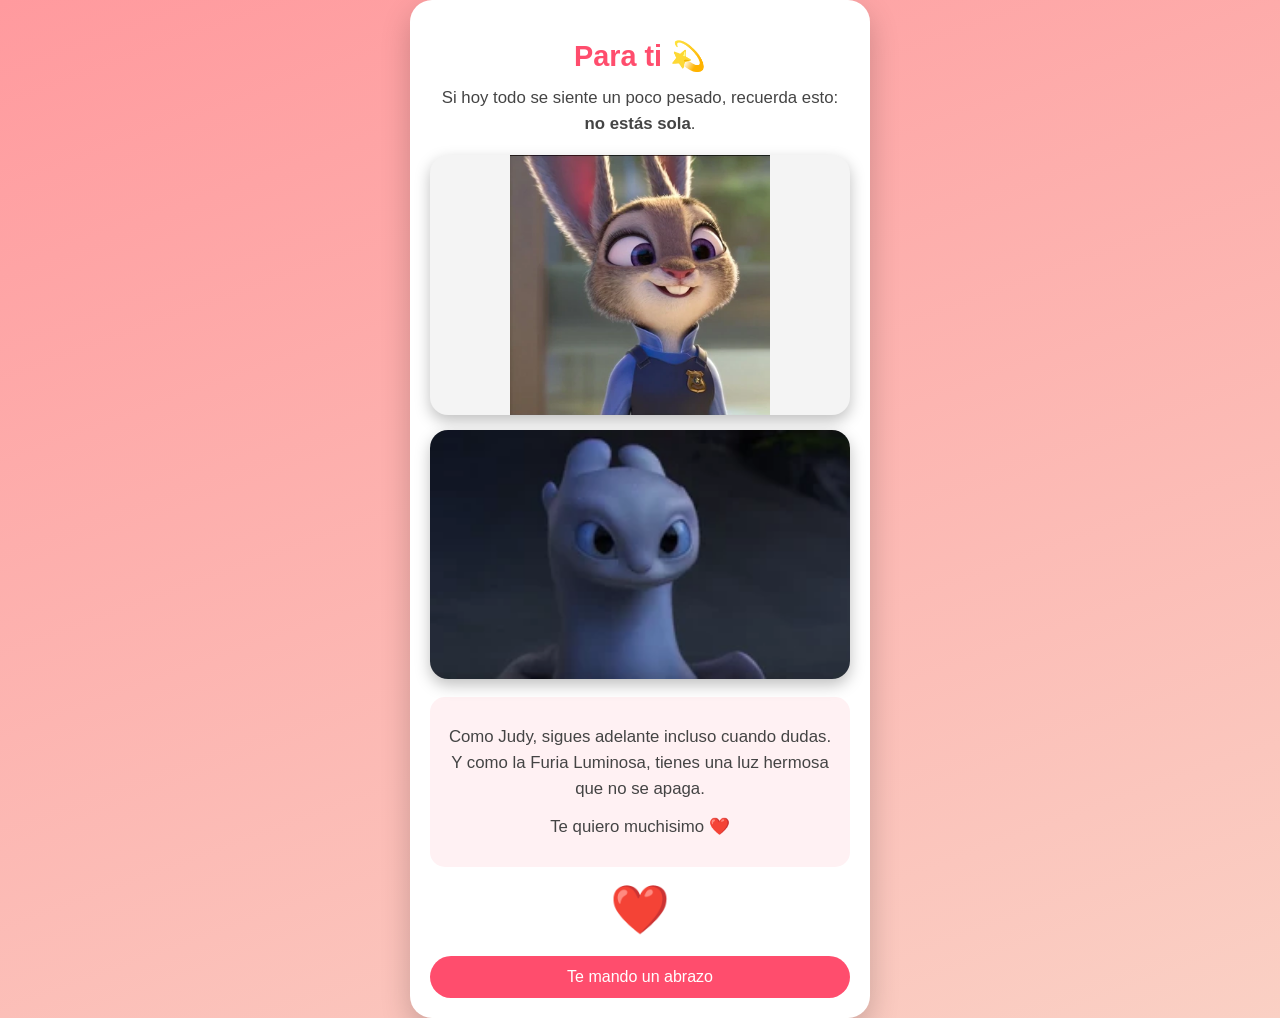
==== index.html @ 2c280358 "Update and rename tq.html to index.html" ====
<!DOCTYPE html>
<html lang="es">
<head>
  <meta charset="UTF-8">
  <meta name="viewport" content="width=device-width, initial-scale=1.0">
  <title>Para ti ❤️</title>

  <style>
    body {
      margin: 0;
      min-height: 100vh;
      font-family: 'Segoe UI', sans-serif;
      background: linear-gradient(160deg, #ff9a9e, #fad0c4);
      display: flex;
      justify-content: center;
      align-items: center;
    }

    .card {
      width: 94%;
      max-width: 420px;
      background: white;
      border-radius: 22px;
      padding: 20px;
      text-align: center;
      box-shadow: 0 12px 30px rgba(0,0,0,0.2);
      animation: aparecer 1.2s ease;
    }

    h1 {
      color: #ff4d6d;
      font-size: 1.8em;
      margin-bottom: 10px;
    }

    p {
      color: #444;
      font-size: 1.05em;
      line-height: 1.55;
      margin: 12px 0;
    }

    .imagenes {
      display: flex;
      flex-direction: column;
      gap: 15px;
      margin: 18px 0;
    }

    .imagenes img {
      width: 100%;
      max-height: 260px;
      object-fit: contain;
      border-radius: 18px;
      box-shadow: 0 6px 15px rgba(0,0,0,0.25);
      background: #f4f4f4;
    }

    .mensaje {
      background: #fff1f3;
      border-radius: 15px;
      padding: 15px;
      margin-top: 15px;
    }

    .corazon {
      font-size: 3em;
      margin-top: 15px;
      animation: latir 1.3s infinite;
    }

    button {
      margin-top: 18px;
      width: 100%;
      padding: 12px;
      border: none;
      border-radius: 30px;
      background: #ff4d6d;
      color: white;
      font-size: 1em;
      cursor: pointer;
    }

    @keyframes latir {
      0% { transform: scale(1); }
      50% { transform: scale(1.2); }
      100% { transform: scale(1); }
    }

    @keyframes aparecer {
      from { opacity: 0; transform: translateY(20px); }
      to { opacity: 1; transform: translateY(0); }
    }
  </style>
</head>

<body>

  <div class="card">
    <h1>Para ti 💫</h1>

    <p>
      Si hoy todo se siente un poco pesado,
      recuerda esto:
      <br><strong>no estás sola</strong>.
    </p>

    <div class="imagenes">
      <!-- PEGA AQUÍ EL LINK DE LA IMAGEN DE JUDY -->
      <img src="Profile_-_Judy_Hopps.webp" alt="Judy Hopps">

      <!-- PEGA AQUÍ EL LINK DE LA IMAGEN DE LA FURIA LUMINOSA -->
      <img src="Furia_Luminosa_sin_nombre.webp" alt="Furia Luminosa">
    </div>

    <div class="mensaje">
      <p>
        Como Judy, sigues adelante incluso cuando dudas.
        <br>
        Y como la Furia Luminosa,
        tienes una luz hermosa que no se apaga.
      </p>

      <p>
        Te quiero muchisimo ❤️
      </p>
    </div>

    <div class="corazon">❤️</div>

    <button onclick="alert('Aquí estoy para ti ❤️')">
      Te mando un abrazo
    </button>
  </div>

</body>
</html>
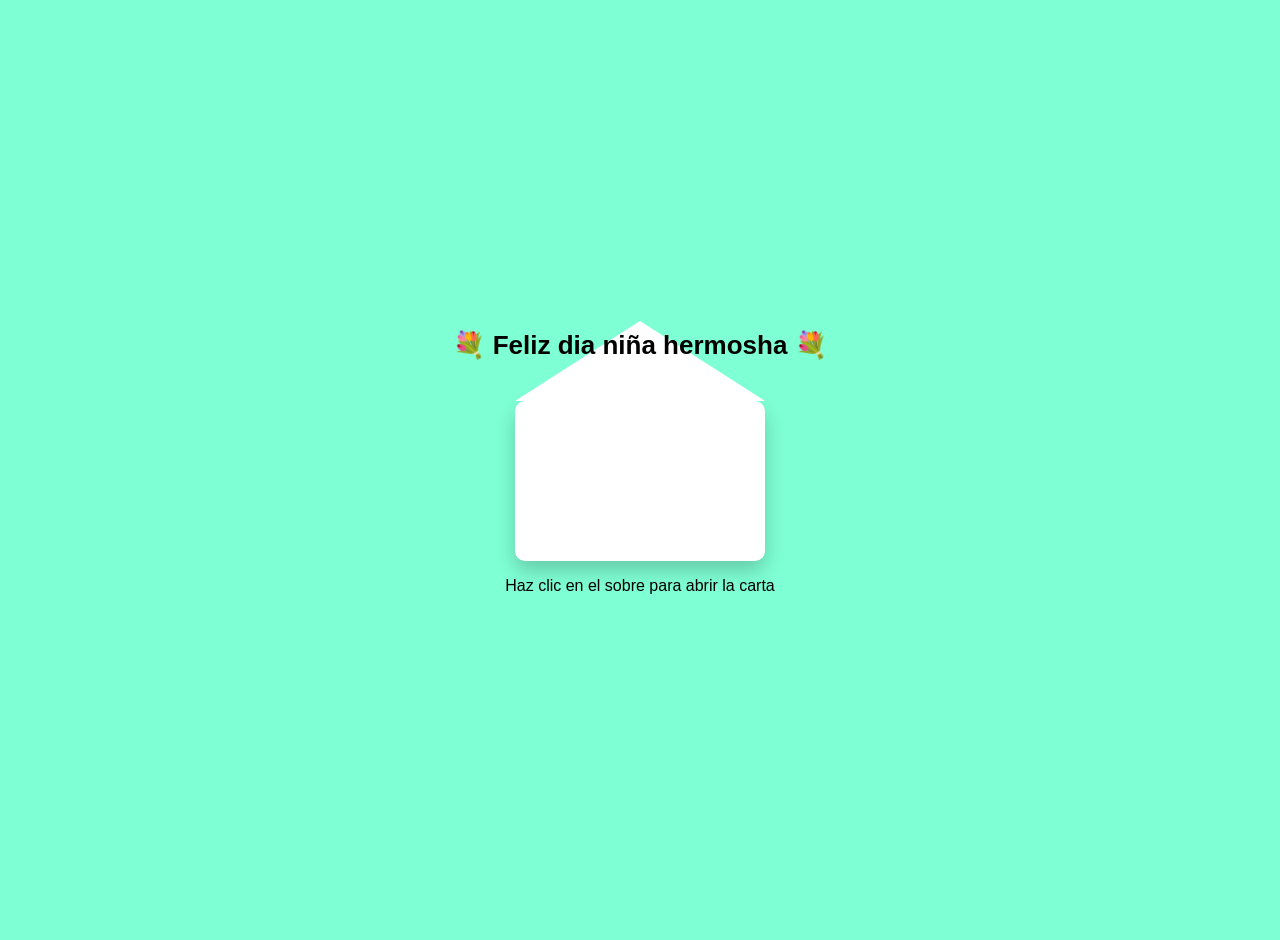
==== commit a92cbd91: "Update and rename diamujer.html to index.html" ====
--- a/index.html
+++ b/index.html
@@ -1,137 +1,165 @@
 <!DOCTYPE html>
 <html lang="es">
 <head>
-  <meta charset="UTF-8">
-  <meta name="viewport" content="width=device-width, initial-scale=1.0">
-  <title>Para ti ❤️</title>
+<meta charset="UTF-8">
+<title>Carta para ti ❤️</title>
 
-  <style>
-    body {
-      margin: 0;
-      min-height: 100vh;
-      font-family: 'Segoe UI', sans-serif;
-      background: linear-gradient(160deg, #ff9a9e, #fad0c4);
-      display: flex;
-      justify-content: center;
-      align-items: center;
-    }
+<style>
 
-    .card {
-      width: 94%;
-      max-width: 420px;
-      background: white;
-      border-radius: 22px;
-      padding: 20px;
-      text-align: center;
-      box-shadow: 0 12px 30px rgba(0,0,0,0.2);
-      animation: aparecer 1.2s ease;
-    }
+body{
+margin:0;
+font-family:Arial;
+background:#7FFFD4;
+display:flex;
+flex-direction:column;
+align-items:center;
+justify-content:center;
+min-height:100vh;
+padding:20px;
+}
 
-    h1 {
-      color: #ff4d6d;
-      font-size: 1.8em;
-      margin-bottom: 10px;
-    }
+.titulo{
+font-size:26px;
+font-weight:bold;
+margin-bottom:40px;
+z-index:2;
+}
 
-    p {
-      color: #444;
-      font-size: 1.05em;
-      line-height: 1.55;
-      margin: 12px 0;
-    }
 
-    .imagenes {
-      display: flex;
-      flex-direction: column;
-      gap: 15px;
-      margin: 18px 0;
-    }
+.envelope{
+width:250px;
+height:160px;
+background:white;
+border-radius:10px;
+cursor:pointer;
+position:relative;
+box-shadow:0 10px 20px rgba(0,0,0,0.2);
+}
 
-    .imagenes img {
-      width: 100%;
-      max-height: 260px;
-      object-fit: contain;
-      border-radius: 18px;
-      box-shadow: 0 6px 15px rgba(0,0,0,0.25);
-      background: #f4f4f4;
-    }
+.envelope:before{
+content:"";
+position:absolute;
+top:-80px;
+left:0;
+border-left:125px solid transparent;
+border-right:125px solid transparent;
+border-bottom:80px solid white;
+}
 
-    .mensaje {
-      background: #fff1f3;
-      border-radius: 15px;
-      padding: 15px;
-      margin-top: 15px;
-    }
+.message{
+display:none;
+margin-top:30px;
+background:white;
+padding:25px;
+border-radius:15px;
+width:90%;
+max-width:420px;
+text-align:center;
+box-shadow:0 10px 20px rgba(0,0,0,0.2);
+max-height:400px;
+overflow-y:auto;
+}
 
-    .corazon {
-      font-size: 3em;
-      margin-top: 15px;
-      animation: latir 1.3s infinite;
-    }
+img{
+width:200px;
+border-radius:12px;
+margin-bottom:20px;
+}
 
-    button {
-      margin-top: 18px;
-      width: 100%;
-      padding: 12px;
-      border: none;
-      border-radius: 30px;
-      background: #ff4d6d;
-      color: white;
-      font-size: 1em;
-      cursor: pointer;
-    }
+.poema{
+font-size:16px;
+line-height:1.6;
+text-align:left;
+white-space:pre-line;
+}
 
-    @keyframes latir {
-      0% { transform: scale(1); }
-      50% { transform: scale(1.2); }
-      100% { transform: scale(1); }
-    }
+</style>
 
-    @keyframes aparecer {
-      from { opacity: 0; transform: translateY(20px); }
-      to { opacity: 1; transform: translateY(0); }
-    }
-  </style>
+<script>
+function abrirCarta(){
+document.getElementById("mensaje").style.display="block";
+}
+</script>
+
 </head>
 
 <body>
 
-  <div class="card">
-    <h1>Para ti 💫</h1>
+<div class="titulo">💐 Feliz dia niña hermosha 💐</div>
 
-    <p>
-      Si hoy todo se siente un poco pesado,
-      recuerda esto:
-      <br><strong>no estás sola</strong>.
-    </p>
+<div class="envelope" onclick="abrirCarta()"></div>
 
-    <div class="imagenes">
-      <!-- PEGA AQUÍ EL LINK DE LA IMAGEN DE JUDY -->
-      <img src="Profile_-_Judy_Hopps.webp" alt="Judy Hopps">
+<p>Haz clic en el sobre para abrir la carta</p>
 
-      <!-- PEGA AQUÍ EL LINK DE LA IMAGEN DE LA FURIA LUMINOSA -->
-      <img src="Furia_Luminosa_sin_nombre.webp" alt="Furia Luminosa">
-    </div>
+<div class="message" id="mensaje">
 
-    <div class="mensaje">
-      <p>
-        Como Judy, sigues adelante incluso cuando dudas.
-        <br>
-        Y como la Furia Luminosa,
-        tienes una luz hermosa que no se apaga.
-      </p>
+<img src="img/niña.jpeg">
 
-      <p>
-        Te quiero muchisimo ❤️
-      </p>
-    </div>
+<div class="poema">
+Hoy, 8 de marzo,
+quiero regalarte unas palabras
+que nacen desde lo más sincero de mi corazón.
+Palabras que viven en mí todos los días,
+pero que hoy quiero decirte con más fuerza.
 
-    <div class="corazon">❤️</div>
+Porque hoy es el Día de la Mujer,
+y cuando pienso en esa palabra,
+inevitablemente pienso en ti.
 
-    <button onclick="alert('Aquí estoy para ti ❤️')">
-      Te mando un abrazo
-    </button>
-  </div>
+En ti,
+que llegaste a mi vida
+sin avisar cuánto ibas a significar para mí.
+
+En ti,
+que te ganaste un lugar en mi corazón
+tan profundo
+que ahora es imposible imaginar mi vida sin tu presencia.
+
+Antes de conocerte
+no sabía que podía amar así,
+no sabía que una persona
+podía convertirse en mi calma,
+en mi felicidad
+y en uno de mis pensamientos más bonitos cada día.
+
+Para mí eres la mujer perfecta,
+no porque seas perfecta para el mundo,
+sino porque lo eres para mis ojos
+y para todo lo que siento por ti.
+
+Eres linda,
+amable,
+comprensiva,
+fuerte y trabajadora.
+
+Y sé que la vida te dará momentos altos y bajos,
+pero también sé
+que cada meta que te propongas
+la vas a alcanzar,
+porque tienes algo que pocas personas tienen:
+
+un corazón fuerte
+y una forma única de brillar.
+
+Por eso me hace feliz
+recordarte todos los días lo valiosa que eres.
+
+Porque aunque mereces ser celebrada
+cada día del año,
+hoy quiero aprovechar
+cada una de estas 24 horas
+para decirte cuánto significas para mí.
+
+Porque para mí
+no eres solo alguien especial…
+
+Eres
+mi persona favorita,
+mi niña hermosha,
+mi amor. ❤️
+</div>
+
+</div>
 
 </body>
 </html>
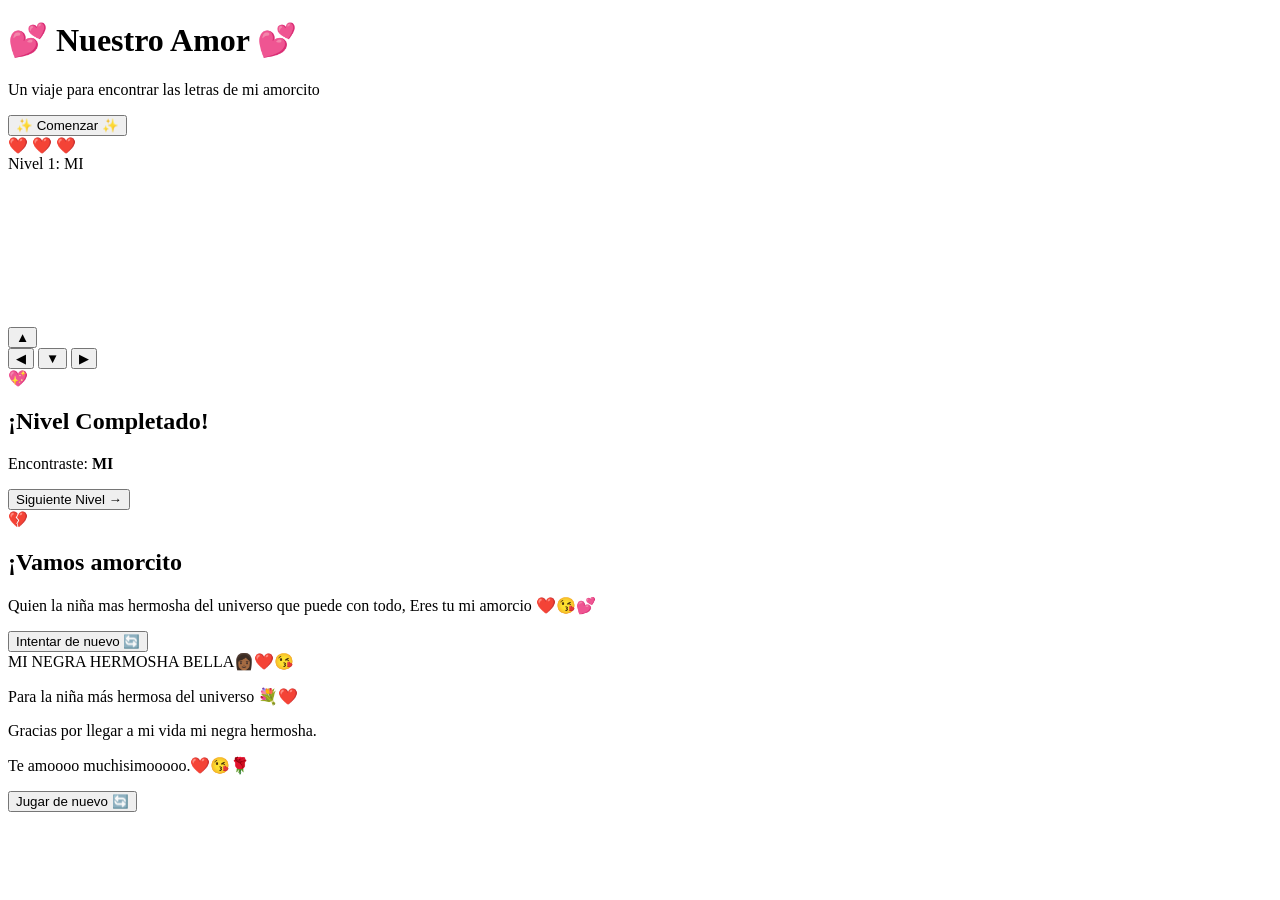
==== commit 47e700a2: "Add files via upload" ====
--- a/index.html
+++ b/index.html
@@ -1,165 +1,134 @@
-<!DOCTYPE html>
-<html lang="es">
-<head>
-<meta charset="UTF-8">
-<title>Carta para ti ❤️</title>
-
-<style>
-
-body{
-margin:0;
-font-family:Arial;
-background:#7FFFD4;
-display:flex;
-flex-direction:column;
-align-items:center;
-justify-content:center;
-min-height:100vh;
-padding:20px;
-}
-
-.titulo{
-font-size:26px;
-font-weight:bold;
-margin-bottom:40px;
-z-index:2;
-}
-
-
-.envelope{
-width:250px;
-height:160px;
-background:white;
-border-radius:10px;
-cursor:pointer;
-position:relative;
-box-shadow:0 10px 20px rgba(0,0,0,0.2);
-}
-
-.envelope:before{
-content:"";
-position:absolute;
-top:-80px;
-left:0;
-border-left:125px solid transparent;
-border-right:125px solid transparent;
-border-bottom:80px solid white;
-}
-
-.message{
-display:none;
-margin-top:30px;
-background:white;
-padding:25px;
-border-radius:15px;
-width:90%;
-max-width:420px;
-text-align:center;
-box-shadow:0 10px 20px rgba(0,0,0,0.2);
-max-height:400px;
-overflow-y:auto;
-}
-
-img{
-width:200px;
-border-radius:12px;
-margin-bottom:20px;
-}
-
-.poema{
-font-size:16px;
-line-height:1.6;
-text-align:left;
-white-space:pre-line;
-}
-
-</style>
-
-<script>
-function abrirCarta(){
-document.getElementById("mensaje").style.display="block";
-}
-</script>
-
-</head>
-
-<body>
-
-<div class="titulo">💐 Feliz dia niña hermosha 💐</div>
-
-<div class="envelope" onclick="abrirCarta()"></div>
-
-<p>Haz clic en el sobre para abrir la carta</p>
-
-<div class="message" id="mensaje">
-
-<img src="img/niña.jpeg">
-
-<div class="poema">
-Hoy, 8 de marzo,
-quiero regalarte unas palabras
-que nacen desde lo más sincero de mi corazón.
-Palabras que viven en mí todos los días,
-pero que hoy quiero decirte con más fuerza.
-
-Porque hoy es el Día de la Mujer,
-y cuando pienso en esa palabra,
-inevitablemente pienso en ti.
-
-En ti,
-que llegaste a mi vida
-sin avisar cuánto ibas a significar para mí.
-
-En ti,
-que te ganaste un lugar en mi corazón
-tan profundo
-que ahora es imposible imaginar mi vida sin tu presencia.
-
-Antes de conocerte
-no sabía que podía amar así,
-no sabía que una persona
-podía convertirse en mi calma,
-en mi felicidad
-y en uno de mis pensamientos más bonitos cada día.
-
-Para mí eres la mujer perfecta,
-no porque seas perfecta para el mundo,
-sino porque lo eres para mis ojos
-y para todo lo que siento por ti.
-
-Eres linda,
-amable,
-comprensiva,
-fuerte y trabajadora.
-
-Y sé que la vida te dará momentos altos y bajos,
-pero también sé
-que cada meta que te propongas
-la vas a alcanzar,
-porque tienes algo que pocas personas tienen:
-
-un corazón fuerte
-y una forma única de brillar.
-
-Por eso me hace feliz
-recordarte todos los días lo valiosa que eres.
-
-Porque aunque mereces ser celebrada
-cada día del año,
-hoy quiero aprovechar
-cada una de estas 24 horas
-para decirte cuánto significas para mí.
-
-Porque para mí
-no eres solo alguien especial…
-
-Eres
-mi persona favorita,
-mi niña hermosha,
-mi amor. ❤️
-</div>
-
-</div>
-
-</body>
-</html>
+<!DOCTYPE html>
+<html lang="es">
+<head>
+<meta charset="UTF-8">
+<meta name="viewport" content="width=device-width, initial-scale=1.0, user-scalable=no">
+<title>💕 Nuestro Amor - Juego Romántico</title>
+<link rel="stylesheet" href="styles.css">
+</head>
+<body>
+
+<!-- ══════════════════════════════════════════════════════════
+     PANTALLA DE INICIO
+     ══════════════════════════════════════════════════════════ -->
+<div id="start-screen">
+  <div id="start-bg"></div>
+  <div id="start-content">
+    <h1 id="start-title">💕 Nuestro Amor 💕</h1>
+    <p id="start-subtitle">Un viaje para encontrar las letras de mi amorcito</p>
+    <button id="start-btn">✨ Comenzar ✨</button>
+  </div>
+</div>
+
+<!-- ══════════════════════════════════════════════════════════
+     PANTALLA DEL JUEGO
+     ══════════════════════════════════════════════════════════ -->
+<div id="game-screen" class="hidden">
+  <div id="game-container">
+    <!-- HUD - Barra superior -->
+    <div id="hud">
+      <div id="lives-display">
+        <span class="heart-icon">❤️</span>
+        <span class="heart-icon">❤️</span>
+        <span class="heart-icon">❤️</span>
+      </div>
+      <div id="level-display">
+        Nivel <span id="level-num">1</span>: <span id="level-word">MI</span>
+      </div>
+    </div>
+
+    <!-- Canvas del juego -->
+    <canvas id="gameCanvas"></canvas>
+
+    <!-- Progreso de la frase -->
+    <div id="phrase-bar">
+      <div id="phrase-container"></div>
+    </div>
+
+    <!-- Controles táctiles (móvil) -->
+    <div id="touch-controls">
+      <button class="touch-btn" data-dir="up">▲</button>
+      <div class="touch-row">
+        <button class="touch-btn" data-dir="left">◀</button>
+        <button class="touch-btn" data-dir="down">▼</button>
+        <button class="touch-btn" data-dir="right">▶</button>
+      </div>
+    </div>
+  </div>
+</div>
+
+<!-- ══════════════════════════════════════════════════════════
+     OVERLAY - NIVEL COMPLETADO
+     ══════════════════════════════════════════════════════════ -->
+<div id="level-complete" class="hidden overlay">
+  <div id="lc-box">
+    <div id="lc-icon">💖</div>
+    <h2 id="lc-title">¡Nivel Completado!</h2>
+    <p id="lc-word">Encontraste: <strong id="lc-found-word">MI</strong></p>
+    <button id="lc-btn">Siguiente Nivel →</button>
+  </div>
+</div>
+
+<!-- ══════════════════════════════════════════════════════════
+     OVERLAY - GAME OVER
+     ══════════════════════════════════════════════════════════ -->
+<div id="gameover-screen" class="hidden overlay">
+  <div id="go-box">
+    <div id="go-icon">💔</div>
+    <h2 id="go-title">¡Vamos amorcito</h2>
+    <p id="go-text">Quien la niña mas hermosha del universo que puede con todo, Eres tu mi amorcio ❤️😘💕</p>
+    <button id="go-btn">Intentar de nuevo 🔄</button>
+  </div>
+</div>
+
+<!-- ══════════════════════════════════════════════════════════
+     PANTALLA FINAL - SÚPER ROMÁNTICA
+     ══════════════════════════════════════════════════════════ -->
+<div id="final-screen" class="hidden">
+  <div id="final-bg"></div>
+
+  <!-- Flores animadas caen -->
+  <div id="flower-container"></div>
+
+  <div id="final-content">
+    <!-- Frase completa -->
+    <div id="final-phrase">MI NEGRA HERMOSHA BELLA👩🏾❤️😘</div>
+
+    <!-- Fotos (edita las rutas aquí) -->
+    <!-- ══════════════════════════════════════════════════════
+         CONFIGURACIÓN DE FOTOS:
+         Coloca tus fotos en la carpeta /photos/
+         con estos nombres, o cambia las rutas aquí.
+         ══════════════════════════════════════════════════════ -->
+    <div id="photos-section">
+      <div class="photo-frame">
+        <img src="photos/photo1.jpeg" alt="Foto 1" id="photo1"
+             onerror="this.style.display='none'">
+      </div>
+      <div class="photo-frame">
+        <img src="photos/photo2.jpeg" alt="Foto 2" id="photo2"
+             onerror="this.style.display='none'">
+      </div>
+    </div>
+
+    <!-- Mensaje romántico personalizado -->
+    <!-- ══════════════════════════════════════════════════════
+         MENSAJE ROMÁNTICO:
+         Edita el texto debajo para personalizarlo.
+         ══════════════════════════════════════════════════════ -->
+    <div id="final-message">
+      <p class="msg-line">Para la niña más hermosa del universo 💐❤️</p>
+      <p class="msg-line">Gracias por llegar a mi vida mi negra hermosha.</p>
+      <p class="msg-line">Te amoooo muchisimooooo.❤️😘🌹</p>
+    </div>
+
+    <!-- Corazones animados -->
+    <div id="hearts-container"></div>
+
+    <button id="restart-final-btn">Jugar de nuevo 🔄</button>
+  </div>
+</div>
+
+<script src="game.js"></script>
+</body>
+</html>
